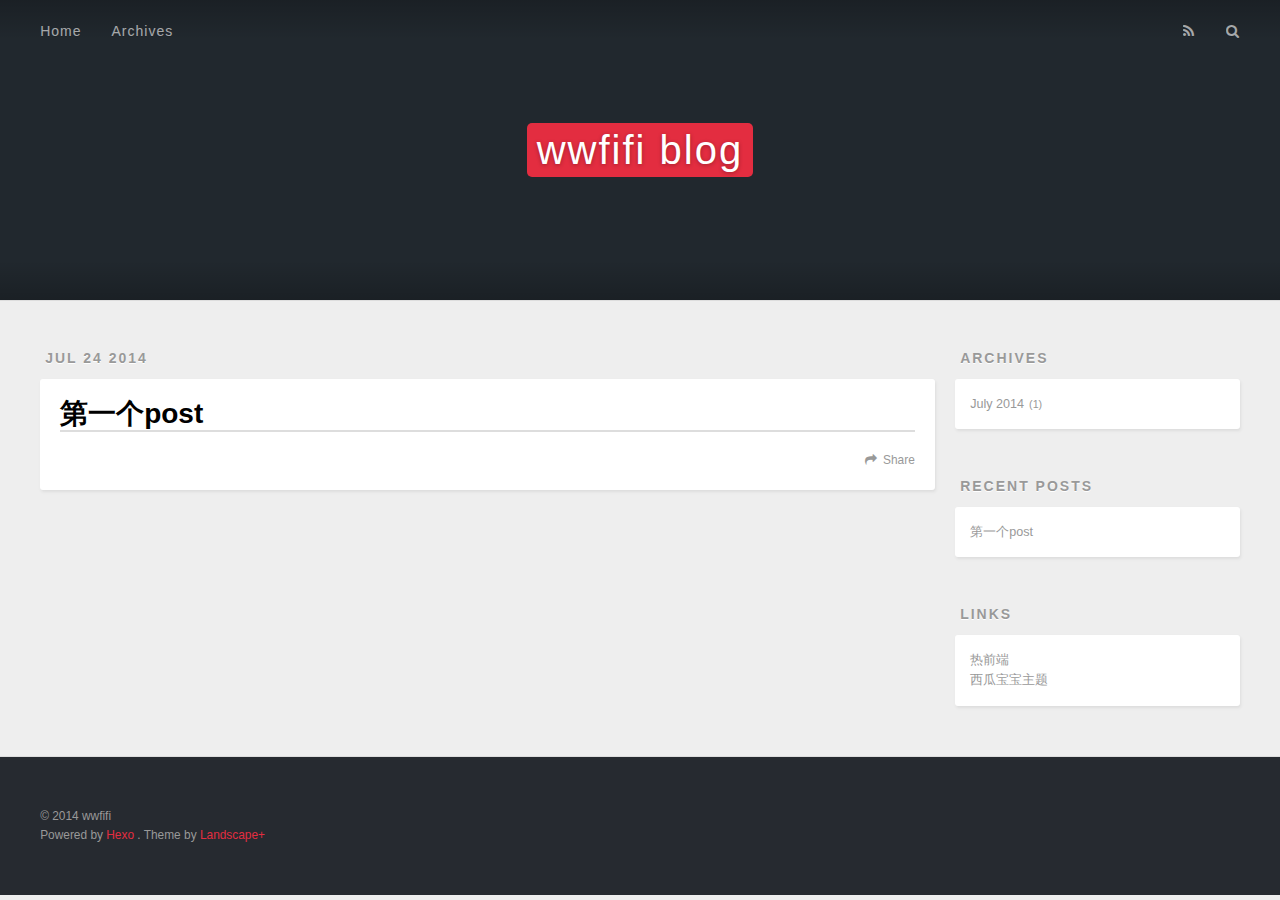
==== archives/index.html @ 433a9d67 "Site updated: 2014-07-23 15:46:07" ====
<!DOCTYPE html>
<html>
<head>
  <meta charset="utf-8">
  
  <title>Archives | wwfifi blog</title>
  <meta name="viewport" content="width=device-width, initial-scale=1, maximum-scale=1">
  <meta name="description">
<meta property="og:type" content="website">
<meta property="og:title" content="wwfifi blog">
<meta property="og:url" content="http://yoursite.com/archives/">
<meta property="og:site_name" content="wwfifi blog">
<meta property="og:description">
<meta name="twitter:card" content="summary">
<meta name="twitter:title" content="wwfifi blog">
<meta name="twitter:description">

  
    <link rel="alternative" href="/atom.xml" title="wwfifi blog" type="application/atom+xml">
  
  
    <link rel="icon" href="/favicon.png">
  
  <link rel="stylesheet" href="/css/style.css" type="text/css">

  <!--[if lt IE 9]><script src="//cdnjs.cloudflare.com/ajax/libs/html5shiv/3.7/html5shiv.min.js"></script><![endif]-->
  
</head>
<body>
  <div id="container">
    <div id="wrap">
      <header id="header">
  <div id="banner"></div>
  <div id="header-outer" class="outer">
    <div id="header-title" class="inner">
      <h1 id="logo-wrap">
        <a href="/" id="logo">wwfifi blog</a>
      </h1>
      
    </div>
    <div id="header-inner" class="inner">
      <nav id="main-nav">
        <a id="main-nav-toggle" class="nav-icon"></a>
        
          <a class="main-nav-link" href="/">Home</a>
        
          <a class="main-nav-link" href="/archives">Archives</a>
        
      </nav>
      <nav id="sub-nav">
        
          <a id="nav-rss-link" class="nav-icon" href="/atom.xml" title="RSS Feed"></a>
        
        <a id="nav-search-btn" class="nav-icon" title="Search"></a>
      </nav>
      <div id="search-form-wrap">
        <form action="http://www.baidu.com/baidu" method="get" accept-charset="utf-8" class="search-form">
          <input type="search" name="word" maxlength="20" class="search-form-input" placeholder="Search">
          <input type="submit" value="" class="search-form-submit">
          <input name=tn type=hidden value="bds">
          <input name=cl type=hidden value="3">
          <input name=ct type=hidden value="2097152">
          <input type="hidden" name="si" value="yoursite.com">
        </form>
      </div>
    </div>
  </div>
</header>
      <div class="outer">
        <section id="main">
  
    <article id="post-firstpost" class="article article-type-post" itemscope itemprop="blogPost">
  <div class="article-meta">
    <a href="/2014/07/24/firstpost/" class="article-date">
  <time datetime="2014-07-23T23:41:04.000Z" itemprop="datePublished">Jul 24 2014</time>
</a>
    
  </div>
  <div class="article-inner">
    
    
      <header class="article-header">
        
  
    <h1 itemprop="name">
      <a class="article-title" href="/2014/07/24/firstpost/">第一个post</a>
    </h1>
  

      </header>
    
    <div class="article-entry" itemprop="articleBody">
      
        
      
    </div>
    <footer class="article-footer">
      <a data-url="http://yoursite.com/2014/07/24/firstpost/" data-id="4ynx246kze7qie7z" class="article-share-link">Share</a>
      
      
    </footer>
  </div>
  
</article>


  
  
</section>
        
          <aside id="sidebar">
  
    
  
    
  
    
  
    
  <div class="widget-wrap">
    <h3 class="widget-title">Archives</h3>
    <div class="widget">
      <ul class="archive-list"><li class="archive-list-item"><a class="archive-list-link" href="/archives/2014/07">July 2014</a><span class="archive-list-count">1</span></li></ul>
    </div>
  </div>

  
    
  <div class="widget-wrap">
    <h3 class="widget-title">Recent Posts</h3>
    <div class="widget">
      <ul>
        
          <li>
            <a href="/2014/07/24/firstpost/">第一个post</a>
          </li>
        
      </ul>
    </div>
  </div>

  
    
  <div class="widget-wrap">
    <h3 class="widget-title">Links</h3>
    <div class="widget">
      <ul>
        
          <li>
            <a href="http://reqianduan.com" target="_blank">热前端</a>
          </li>
        
          <li>
            <a href="http://themes.xiguabaobao.com" target="_blank">西瓜宝宝主题</a>
          </li>
        
      </ul>
    </div>
  </div>

  
</aside>
        
      </div>
      <footer id="footer">
  
  <div class="outer">
    <div id="footer-info" class="inner">
      &copy; 2014 wwfifi<br>
      Powered by <a href="http://zespia.tw/hexo/" target="_blank">Hexo</a>
      .
      Theme by <a href="https://github.com/xiangming/landscape-plus" target="_blank">Landscape+</a>
    </div>
  </div>
</footer>
    </div>
    <nav id="mobile-nav">
  
    <a href="/" class="mobile-nav-link">Home</a>
  
    <a href="/archives" class="mobile-nav-link">Archives</a>
  
</nav>
    

<script src="//cdnjs.cloudflare.com/ajax/libs/jquery/2.1.1/jquery.min.js"></script>



<script src="/js/script.js" type="text/javascript"></script>

  </div>
</body>
</html>
---- css/style.css ----
body {
  zoom: 1;
  width: 100%;
}
body:before,
body:after {
  content: "";
  display: table;
}
body:after {
  clear: both;
}
html,
body,
div,
span,
applet,
object,
iframe,
h1,
h2,
h3,
h4,
h5,
h6,
p,
blockquote,
pre,
a,
abbr,
acronym,
address,
big,
cite,
code,
del,
dfn,
em,
img,
ins,
kbd,
q,
s,
samp,
small,
strike,
strong,
sub,
sup,
tt,
var,
dl,
dt,
dd,
ol,
ul,
li,
fieldset,
form,
label,
legend,
table,
caption,
tbody,
tfoot,
thead,
tr,
th,
td {
  margin: 0;
  padding: 0;
  border: 0;
  outline: 0;
  font-weight: inherit;
  font-style: inherit;
  font-family: inherit;
  font-size: 100%;
  vertical-align: baseline;
}
body {
  line-height: 1;
  color: #000;
  background: #fff;
}
ol,
ul {
  list-style: none;
}
table {
  border-collapse: separate;
  border-spacing: 0;
  vertical-align: middle;
}
caption,
th,
td {
  text-align: left;
  font-weight: normal;
  vertical-align: middle;
}
a img {
  border: none;
}
input,
button {
  margin: 0;
  padding: 0;
}
input::-moz-focus-inner,
button::-moz-focus-inner {
  border: 0;
  padding: 0;
}
@font-face {
  font-family: FontAwesome;
  font-style: normal;
  font-weight: normal;
  src: url("fonts/fontawesome-webfont.eot?v=#4.0.3");
  src: url("fonts/fontawesome-webfont.eot?#iefix&v=#4.0.3") format("embedded-opentype"), url("fonts/fontawesome-webfont.woff?v=#4.0.3") format("woff"), url("fonts/fontawesome-webfont.ttf?v=#4.0.3") format("truetype"), url("fonts/fontawesome-webfont.svg#fontawesomeregular?v=#4.0.3") format("svg");
}
html,
body,
#container {
  height: 100%;
}
body {
  background: #eee;
  font: 14px/1.6em "微软雅黑", "Microsoft Yahei", "Droid Sans", Helvetica Neue, Helvetica, Arial, sans-serif;
  -webkit-text-size-adjust: 100%;
}
.outer {
  zoom: 1;
  max-width: 1220px;
  margin: 0 auto;
  padding: 0 10px;
}
.outer:before,
.outer:after {
  content: "";
  display: table;
}
.outer:after {
  clear: both;
}
.inner {
  display: inline;
  float: left;
  width: 98.3333333333333%;
  margin: 0 0.8333333333333%;
}
.left,
.alignleft {
  float: left;
}
.right,
.alignright {
  float: right;
}
.clear {
  clear: both;
}
#container {
  position: relative;
}
.mobile-nav-on {
  overflow: hidden;
}
#wrap {
  height: 100%;
  width: 100%;
  position: absolute;
  top: 0;
  left: 0;
  -webkit-transition: 0.2s ease-out;
  -moz-transition: 0.2s ease-out;
  -o-transition: 0.2s ease-out;
  -ms-transition: 0.2s ease-out;
  transition: 0.2s ease-out;
  z-index: 1;
  background: #eee;
}
.mobile-nav-on #wrap {
  left: 280px;
}
@media screen and (min-width: 768px) {
  #main {
    display: inline;
    float: left;
    width: 73.3333333333333%;
    margin: 0 0.8333333333333%;
  }
}
.article-date,
.article-category-link,
.archive-year,
.widget-title {
  text-decoration: none;
  text-transform: uppercase;
  letter-spacing: 2px;
  color: #999;
  margin-bottom: 1em;
  margin-left: 5px;
  line-height: 1em;
  text-shadow: 0 1px #fff;
  font-weight: bold;
}
.article-inner,
.archive-article-inner {
  background: #fff;
  -webkit-box-shadow: 1px 2px 3px #ddd;
  box-shadow: 1px 2px 3px #ddd;
  -webkit-border-radius: 3px;
  border-radius: 3px;
}
.article-entry h1,
.widget h1,
.article-entry h2,
.widget h2,
.article-entry h3,
.widget h3,
.article-entry h4,
.widget h4,
.article-entry h5,
.widget h5,
.article-entry h6,
.widget h6 {
  font-weight: bold;
  color: #000;
  font-family: "Droid Serif", Georgia, Serif;
}
.article-entry h1 a,
.widget h1 a,
.article-entry h2 a,
.widget h2 a,
.article-entry h3 a,
.widget h3 a,
.article-entry h4 a,
.widget h4 a,
.article-entry h5 a,
.widget h5 a,
.article-entry h6 a,
.widget h6 a {
  color: #000;
  text-decoration: none;
}
.article-entry h1 a:hover,
.widget h1 a:hover,
.article-entry h2 a:hover,
.widget h2 a:hover,
.article-entry h3 a:hover,
.widget h3 a:hover,
.article-entry h4 a:hover,
.widget h4 a:hover,
.article-entry h5 a:hover,
.widget h5 a:hover,
.article-entry h6 a:hover,
.widget h6 a:hover {
  color: #e32d40;
}
.article-entry h2,
.widget h2,
.article-entry h3,
.widget h3,
.article-entry h4,
.widget h4,
.article-entry h5,
.widget h5,
.article-entry h6,
.widget h6 {
  font-weight: 600;
  margin-bottom: 10px;
}
.article-entry h1,
.widget h1 {
  font-size: 2em;
}
.article-entry h2,
.widget h2 {
  font-size: 1.5em;
}
.article-entry h3,
.widget h3 {
  font-size: 1.3em;
}
.article-entry h4,
.widget h4 {
  font-size: 1.2em;
}
.article-entry h5,
.widget h5 {
  font-size: 1em;
}
.article-entry h6,
.widget h6 {
  font-size: 1em;
  color: #999;
}
.article-entry hr,
.widget hr {
  border: 1px dashed #ddd;
}
.article-entry strong,
.widget strong {
  font-weight: bold;
}
.article-entry em,
.widget em,
.article-entry cite,
.widget cite {
  font-style: italic;
}
.article-entry sup,
.widget sup,
.article-entry sub,
.widget sub {
  font-size: 0.75em;
  line-height: 0;
  position: relative;
  vertical-align: baseline;
}
.article-entry sup,
.widget sup {
  top: -0.5em;
}
.article-entry sub,
.widget sub {
  bottom: -0.2em;
}
.article-entry small,
.widget small {
  font-size: 0.85em;
}
.article-entry acronym,
.widget acronym,
.article-entry abbr,
.widget abbr {
  border-bottom: 1px dotted;
}
.article-entry ul,
.widget ul,
.article-entry ol,
.widget ol,
.article-entry dl,
.widget dl {
  margin: 0 20px;
  line-height: 1.6em;
}
.article-entry ul ul,
.widget ul ul,
.article-entry ol ul,
.widget ol ul,
.article-entry ul ol,
.widget ul ol,
.article-entry ol ol,
.widget ol ol {
  margin-top: 0;
  margin-bottom: 0;
}
.article-entry ul,
.widget ul {
  list-style: disc;
}
.article-entry ol,
.widget ol {
  list-style: decimal;
}
.article-entry dt,
.widget dt {
  font-weight: bold;
}
#header {
  height: 300px;
  position: relative;
  border-bottom: 1px solid #ddd;
}
#header:before,
#header:after {
  content: "";
  position: absolute;
  left: 0;
  right: 0;
  height: 40px;
}
#header:before {
  top: 0;
  background: -webkit-linear-gradient(rgba(0,0,0,0.2), transparent);
  background: -moz-linear-gradient(rgba(0,0,0,0.2), transparent);
  background: -o-linear-gradient(rgba(0,0,0,0.2), transparent);
  background: -ms-linear-gradient(rgba(0,0,0,0.2), transparent);
  background: linear-gradient(rgba(0,0,0,0.2), transparent);
}
#header:after {
  bottom: 0;
  background: -webkit-linear-gradient(transparent, rgba(0,0,0,0.2));
  background: -moz-linear-gradient(transparent, rgba(0,0,0,0.2));
  background: -o-linear-gradient(transparent, rgba(0,0,0,0.2));
  background: -ms-linear-gradient(transparent, rgba(0,0,0,0.2));
  background: linear-gradient(transparent, rgba(0,0,0,0.2));
}
#header-outer {
  height: 100%;
  position: relative;
}
#header-inner {
  position: relative;
  overflow: hidden;
}
#banner {
  position: absolute;
  top: 0;
  left: 0;
  width: 100%;
  height: 100%;
  background: #21282e;
  -webkit-background-size: cover;
  -moz-background-size: cover;
  background-size: cover;
  z-index: -1;
}
#header-title {
  text-align: center;
  height: 40px;
  position: absolute;
  top: 50%;
  left: 0;
  margin-top: -20px;
}
#logo,
#subtitle {
  text-decoration: none;
  color: #fff;
  font-weight: 300;
  text-shadow: 0 1px 4px rgba(0,0,0,0.3);
}
#logo {
  font-size: 40px;
  line-height: 40px;
  letter-spacing: 2px;
  background: #e32d40;
  padding: 5px 10px;
  -webkit-border-radius: 5px;
  border-radius: 5px;
}
#subtitle {
  font-size: 16px;
  line-height: 16px;
  letter-spacing: 1px;
  color: #687e91;
}
#subtitle-wrap {
  margin-top: 16px;
}
#main-nav {
  float: left;
  margin-left: -15px;
}
.nav-icon,
.main-nav-link {
  float: left;
  color: #fff;
  opacity: 0.6;
  -ms-filter: "progid:DXImageTransform.Microsoft.Alpha(Opacity=60)";
  filter: alpha(opacity=60);
  text-decoration: none;
  text-shadow: 0 1px rgba(0,0,0,0.2);
  -webkit-transition: opacity 0.2s;
  -moz-transition: opacity 0.2s;
  -o-transition: opacity 0.2s;
  -ms-transition: opacity 0.2s;
  transition: opacity 0.2s;
  display: block;
  padding: 20px 15px;
}
.nav-icon:hover,
.main-nav-link:hover {
  opacity: 1;
  -ms-filter: none;
  filter: none;
}
.nav-icon {
  font-family: FontAwesome;
  text-align: center;
  font-size: 14px;
  width: 14px;
  height: 14px;
  padding: 20px 15px;
  position: relative;
  cursor: pointer;
}
.main-nav-link {
  font-weight: 300;
  letter-spacing: 1px;
}
@media screen and (max-width: 479px) {
  .main-nav-link {
    display: none;
  }
}
#main-nav-toggle {
  display: none;
}
#main-nav-toggle:before {
  content: "\f0c9";
}
@media screen and (max-width: 479px) {
  #main-nav-toggle {
    display: block;
  }
}
#sub-nav {
  float: right;
  margin-right: -15px;
}
#nav-rss-link:before {
  content: "\f09e";
}
#nav-search-btn:before {
  content: "\f002";
}
#search-form-wrap {
  position: absolute;
  top: 15px;
  width: 150px;
  height: 30px;
  right: -150px;
  opacity: 0;
  -ms-filter: "progid:DXImageTransform.Microsoft.Alpha(Opacity=0)";
  filter: alpha(opacity=0);
  -webkit-transition: 0.2s ease-out;
  -moz-transition: 0.2s ease-out;
  -o-transition: 0.2s ease-out;
  -ms-transition: 0.2s ease-out;
  transition: 0.2s ease-out;
}
#search-form-wrap.on {
  opacity: 1;
  -ms-filter: none;
  filter: none;
  right: 0;
}
@media screen and (max-width: 479px) {
  #search-form-wrap {
    width: 100%;
    right: -100%;
  }
}
.search-form {
  position: absolute;
  top: 0;
  left: 0;
  right: 0;
  background: #fff;
  padding: 5px 15px;
  -webkit-border-radius: 15px;
  border-radius: 15px;
  -webkit-box-shadow: 0 0 10px rgba(0,0,0,0.3);
  box-shadow: 0 0 10px rgba(0,0,0,0.3);
}
.search-form-input {
  border: none;
  background: none;
  color: #000;
  width: 100%;
  font: 13px "微软雅黑", "Microsoft Yahei", "Droid Sans", Helvetica Neue, Helvetica, Arial, sans-serif;
  outline: none;
}
.search-form-input::-webkit-search-results-decoration,
.search-form-input::-webkit-search-cancel-button {
  -webkit-appearance: none;
}
.search-form-submit {
  position: absolute;
  top: 50%;
  right: 10px;
  margin-top: -7px;
  font: 13px FontAwesome;
  border: none;
  background: none;
  color: #bbb;
  cursor: pointer;
}
.search-form-submit:hover,
.search-form-submit:focus {
  color: #777;
}
.article {
  margin: 50px 0;
}
.article-inner {
  overflow: hidden;
}
.article-meta {
  zoom: 1;
}
.article-meta:before,
.article-meta:after {
  content: "";
  display: table;
}
.article-meta:after {
  clear: both;
}
.article-date {
  float: left;
}
.article-category {
  float: left;
  line-height: 1em;
  color: #ccc;
  text-shadow: 0 1px #fff;
  margin-left: 8px;
}
.article-category:before {
  content: "\2022";
}
.article-category-link {
  margin: 0 12px 1em;
}
.article-header {
  padding: 20px 20px 0;
}
.article-title {
  text-decoration: none;
  font-size: 2em;
  font-weight: bold;
  color: #000;
  line-height: 1.1em;
  -webkit-transition: color 0.2s;
  -moz-transition: color 0.2s;
  -o-transition: color 0.2s;
  -ms-transition: color 0.2s;
  transition: color 0.2s;
}
a.article-title:hover {
  color: #e32d40;
}
.article-entry {
  zoom: 1;
  color: #000;
  padding: 0 20px;
}
.article-entry:before,
.article-entry:after {
  content: "";
  display: table;
}
.article-entry:after {
  clear: both;
}
.article-entry p,
.article-entry table {
  line-height: 1.6em;
  margin: 1.6em 0;
}
.article-entry h1,
.article-entry h2,
.article-entry h3,
.article-entry h4,
.article-entry h5,
.article-entry h6 {
  font-weight: bold;
}
.article-entry h1,
.article-entry h2,
.article-entry h3,
.article-entry h4,
.article-entry h5,
.article-entry h6 {
  line-height: 1.1em;
  margin: 1.1em 0;
}
.article-entry a {
  color: #e32d40;
  text-decoration: none;
}
.article-entry a:hover {
  text-decoration: underline;
}
.article-entry ul,
.article-entry ol,
.article-entry dl {
  margin-top: 1.6em;
  margin-bottom: 1.6em;
}
.article-entry img,
.article-entry video {
  max-width: 100%;
  height: auto;
  display: block;
  margin: auto;
}
.article-entry iframe {
  border: none;
}
.article-entry table {
  width: 100%;
  border-collapse: collapse;
  border-spacing: 0;
}
.article-entry th {
  font-weight: bold;
  border-bottom: 3px solid #ddd;
  padding-bottom: 0.5em;
}
.article-entry td {
  border-bottom: 1px solid #ddd;
  padding: 10px 0;
}
.article-entry blockquote {
  font-family: "Droid Serif", Georgia, Serif;
  font-size: 1.4em;
  margin: 1.6em 0;
  padding: 0 0.8em;
  border-left: 4px solid #ddd;
  color: #777;
}
.article-entry blockquote footer {
  font-size: 14px;
  margin: 1.6em 0;
  font-family: "微软雅黑", "Microsoft Yahei", "Droid Sans", Helvetica Neue, Helvetica, Arial, sans-serif;
}
.article-entry blockquote footer cite:before {
  content: "—";
  padding: 0 0.5em;
}
.article-entry .pullquote {
  text-align: left;
  width: 45%;
  margin: 0;
}
.article-entry .pullquote.left {
  margin-left: 0.5em;
  margin-right: 1em;
}
.article-entry .pullquote.right {
  margin-right: 0.5em;
  margin-left: 1em;
}
.article-entry .caption {
  color: #999;
  display: block;
  font-size: 0.9em;
  margin-top: 0.5em;
  position: relative;
  text-align: center;
}
.article-entry .video-container {
  position: relative;
  padding-top: 56.25%;
  height: 0;
  overflow: hidden;
}
.article-entry .video-container iframe,
.article-entry .video-container object,
.article-entry .video-container embed {
  position: absolute;
  top: 0;
  left: 0;
  width: 100%;
  height: 100%;
  margin-top: 0;
}
.article-more-link a {
  display: inline-block;
  line-height: 1em;
  padding: 6px 15px;
  -webkit-border-radius: 15px;
  border-radius: 15px;
  background: #eee;
  color: #999;
  text-shadow: 0 1px #fff;
  text-decoration: none;
}
.article-more-link a:hover {
  background: #e32d40;
  color: #fff;
  text-decoration: none;
  text-shadow: 0 1px #c01a2b;
}
.article-footer {
  zoom: 1;
  font-size: 0.85em;
  line-height: 1.6em;
  border-top: 2px solid #ddd;
  padding-top: 1.6em;
  margin: 0 20px 20px;
}
.article-footer:before,
.article-footer:after {
  content: "";
  display: table;
}
.article-footer:after {
  clear: both;
}
.article-footer a {
  color: #999;
  text-decoration: none;
}
.article-footer a:hover {
  color: #000;
}
.article-tag-list-item {
  float: left;
  margin-right: 10px;
}
.article-tag-list-link:before {
  content: "#";
}
.article-comment-link {
  float: right;
}
.article-comment-link:before {
  content: "\f075";
  font-family: FontAwesome;
  padding-right: 8px;
}
.article-share-link {
  cursor: pointer;
  float: right;
  margin-left: 20px;
}
.article-share-link:before {
  content: "\f064";
  font-family: FontAwesome;
  padding-right: 6px;
}
#article-nav {
  zoom: 1;
  position: relative;
}
#article-nav:before,
#article-nav:after {
  content: "";
  display: table;
}
#article-nav:after {
  clear: both;
}
@media screen and (min-width: 768px) {
  #article-nav {
    margin: 50px 0;
  }
  #article-nav:before {
    width: 8px;
    height: 8px;
    position: absolute;
    top: 50%;
    left: 50%;
    margin-top: -4px;
    margin-left: -4px;
    content: "";
    -webkit-border-radius: 50%;
    border-radius: 50%;
    background: #ddd;
    -webkit-box-shadow: 0 1px 2px #fff;
    box-shadow: 0 1px 2px #fff;
  }
}
.article-nav-link-wrap {
  text-decoration: none;
  text-shadow: 0 1px #fff;
  color: #999;
  -webkit-box-sizing: border-box;
  -moz-box-sizing: border-box;
  box-sizing: border-box;
  margin-top: 50px;
  text-align: center;
  display: block;
}
.article-nav-link-wrap:hover {
  color: #000;
}
@media screen and (min-width: 768px) {
  .article-nav-link-wrap {
    width: 50%;
    margin-top: 0;
  }
}
@media screen and (min-width: 768px) {
  #article-nav-newer {
    float: left;
    text-align: right;
    padding-right: 20px;
  }
}
@media screen and (min-width: 768px) {
  #article-nav-older {
    float: right;
    text-align: left;
    padding-left: 20px;
  }
}
.article-nav-caption {
  text-transform: uppercase;
  letter-spacing: 2px;
  color: #ddd;
  line-height: 1em;
  font-weight: bold;
}
#article-nav-newer .article-nav-caption {
  margin-right: -2px;
}
.article-nav-title {
  font-size: 0.85em;
  line-height: 1.6em;
  margin-top: 0.5em;
}
.article-share-box {
  position: absolute;
  display: none;
  background: #fff;
  -webkit-box-shadow: 1px 2px 10px rgba(0,0,0,0.2);
  box-shadow: 1px 2px 10px rgba(0,0,0,0.2);
  -webkit-border-radius: 3px;
  border-radius: 3px;
  margin-left: -145px;
  overflow: hidden;
  z-index: 1;
}
.article-share-box.on {
  display: block;
}
.article-share-input {
  width: 100%;
  background: none;
  -webkit-box-sizing: border-box;
  -moz-box-sizing: border-box;
  box-sizing: border-box;
  font: 14px "微软雅黑", "Microsoft Yahei", "Droid Sans", Helvetica Neue, Helvetica, Arial, sans-serif;
  padding: 0 15px;
  color: #000;
  outline: none;
  border: 1px solid #ddd;
  -webkit-border-radius: 3px 3px 0 0;
  border-radius: 3px 3px 0 0;
  height: 36px;
  line-height: 36px;
}
.article-share-links {
  zoom: 1;
  background: #eee;
}
.article-share-links:before,
.article-share-links:after {
  content: "";
  display: table;
}
.article-share-links:after {
  clear: both;
}
.article-share-twitter,
.article-share-facebook,
.article-share-pinterest,
.article-share-google {
  width: 50px;
  height: 36px;
  display: block;
  float: left;
  position: relative;
  color: #999;
  text-shadow: 0 1px #fff;
}
.article-share-twitter:before,
.article-share-facebook:before,
.article-share-pinterest:before,
.article-share-google:before {
  font-size: 20px;
  font-family: FontAwesome;
  width: 20px;
  height: 20px;
  position: absolute;
  top: 50%;
  left: 50%;
  margin-top: -10px;
  margin-left: -10px;
  text-align: center;
}
.article-share-twitter:hover,
.article-share-facebook:hover,
.article-share-pinterest:hover,
.article-share-google:hover {
  color: #fff;
}
.article-share-twitter:before {
  content: "\f099";
}
.article-share-twitter:hover {
  background: #00aced;
  text-shadow: 0 1px #008abe;
}
.article-share-facebook:before {
  content: "\f09a";
}
.article-share-facebook:hover {
  background: #3b5998;
  text-shadow: 0 1px #2f477a;
}
.article-share-pinterest:before {
  content: "\f0d2";
}
.article-share-pinterest:hover {
  background: #cb2027;
  text-shadow: 0 1px #a21a1f;
}
.article-share-google:before {
  content: "\f0d5";
}
.article-share-google:hover {
  background: #dd4b39;
  text-shadow: 0 1px #be3221;
}
.article-gallery {
  background: #000;
  position: relative;
}
.article-gallery-photos {
  position: relative;
  overflow: hidden;
}
.article-gallery-img {
  display: none;
  max-width: 100%;
}
.article-gallery-img:first-child {
  display: block;
}
.article-gallery-img.loaded {
  position: absolute;
  display: block;
}
.article-gallery-img img {
  display: block;
  max-width: 100%;
  margin: 0 auto;
}
#comments {
  background: #fff;
  -webkit-box-shadow: 1px 2px 3px #ddd;
  box-shadow: 1px 2px 3px #ddd;
  padding: 20px;
  border: 1px solid #ddd;
  -webkit-border-radius: 3px;
  border-radius: 3px;
  margin: 50px 0;
}
#comments a {
  color: #e32d40;
}
.archives-wrap {
  margin: 50px 0;
}
.archives {
  zoom: 1;
}
.archives:before,
.archives:after {
  content: "";
  display: table;
}
.archives:after {
  clear: both;
}
.archive-year-wrap {
  margin-bottom: 1em;
  line-height: 1em;
}
.archives {
  -webkit-column-gap: 10px;
  -moz-column-gap: 10px;
  column-gap: 10px;
}
@media screen and (min-width: 480px) and (max-width: 767px) {
  .archives {
    -webkit-column-count: 2;
    -moz-column-count: 2;
    column-count: 2;
  }
}
@media screen and (min-width: 768px) {
  .archives {
    -webkit-column-count: 3;
    -moz-column-count: 3;
    column-count: 3;
  }
}
.archive-article {
  -webkit-column-break-inside: avoid;
  page-break-inside: avoid;
  overflow: hidden;
  break-inside: avoid-column;
}
.archive-article-inner {
  padding: 10px;
  margin-bottom: 15px;
}
.archive-article-title {
  text-decoration: none;
  font-weight: bold;
  color: #000;
  -webkit-transition: color 0.2s;
  -moz-transition: color 0.2s;
  -o-transition: color 0.2s;
  -ms-transition: color 0.2s;
  transition: color 0.2s;
  line-height: 1.6em;
}
.archive-article-title:hover {
  color: #e32d40;
}
.archive-article-footer {
  margin-top: 1em;
}
.archive-article-date {
  color: #999;
  text-decoration: none;
  font-size: 0.85em;
  line-height: 1em;
  margin-bottom: 0.5em;
  display: block;
}
#page-nav {
  zoom: 1;
  margin: 50px auto;
  background: #fff;
  -webkit-box-shadow: 1px 2px 3px #ddd;
  box-shadow: 1px 2px 3px #ddd;
  border: 1px solid #ddd;
  -webkit-border-radius: 3px;
  border-radius: 3px;
  text-align: center;
  color: #999;
  overflow: hidden;
}
#page-nav:before,
#page-nav:after {
  content: "";
  display: table;
}
#page-nav:after {
  clear: both;
}
#page-nav a,
#page-nav span {
  padding: 10px 20px;
}
#page-nav a {
  color: #999;
  text-decoration: none;
}
#page-nav a:hover {
  background: #999;
  color: #fff;
}
#page-nav .prev {
  float: left;
}
#page-nav .next {
  float: right;
}
#page-nav .page-number {
  display: inline-block;
}
@media screen and (max-width: 479px) {
  #page-nav .page-number {
    display: none;
  }
}
#page-nav .current {
  color: #000;
  font-weight: bold;
}
#page-nav .space {
  color: #ddd;
}
#footer {
  background: #262a30;
  padding: 50px 0;
  border-top: 1px solid #ddd;
  color: #999;
}
#footer a {
  color: #e32d40;
  text-decoration: none;
}
#footer a:hover {
  text-decoration: underline;
}
#footer-info {
  line-height: 1.6em;
  font-size: 0.85em;
}
.article-entry pre,
.article-entry .highlight {
  background: #272822;
  margin: 0 -20px;
  padding: 15px 20px;
  border-style: solid;
  border-color: #ddd;
  border-width: 1px 0;
  overflow: auto;
  color: #f8f8f2;
  line-height: 22.400000000000002px;
}
.article-entry .highlight .gutter pre,
.article-entry .gist .gist-file .gist-data .line-numbers {
  color: #666;
  font-size: 0.85em;
}
.article-entry pre,
.article-entry code {
  font-family: "Source Code Pro", Consolas, Monaco, Menlo, Consolas, monospace;
}
.article-entry code {
  background: #eee;
  text-shadow: 0 1px #fff;
  padding: 0 0.3em;
}
.article-entry pre code {
  background: none;
  text-shadow: none;
  padding: 0;
}
.article-entry .highlight pre {
  border: none;
  margin: 0;
  padding: 0;
}
.article-entry .highlight table {
  margin: 0;
  width: auto;
}
.article-entry .highlight td {
  border: none;
  padding: 0;
}
.article-entry .highlight figcaption {
  zoom: 1;
  font-size: 0.85em;
  color: #75715e;
  line-height: 1em;
  margin-bottom: 1em;
}
.article-entry .highlight figcaption:before,
.article-entry .highlight figcaption:after {
  content: "";
  display: table;
}
.article-entry .highlight figcaption:after {
  clear: both;
}
.article-entry .highlight figcaption a {
  float: right;
}
.article-entry .highlight .gutter pre {
  text-align: right;
  padding-right: 20px;
}
.article-entry .gist {
  margin: 0 -20px;
  border-style: solid;
  border-color: #ddd;
  border-width: 1px 0;
  background: #272822;
  padding: 15px 20px 15px 0;
}
.article-entry .gist .gist-file {
  border: none;
  font-family: "Source Code Pro", Consolas, Monaco, Menlo, Consolas, monospace;
  margin: 0;
}
.article-entry .gist .gist-file .gist-data {
  background: none;
  border: none;
}
.article-entry .gist .gist-file .gist-data .line-numbers {
  background: none;
  border: none;
  padding: 0 20px 0 0;
}
.article-entry .gist .gist-file .gist-data .line-data {
  padding: 0 !important;
}
.article-entry .gist .gist-file .highlight {
  margin: 0;
  padding: 0;
  border: none;
}
.article-entry .gist .gist-file .gist-meta {
  background: #272822;
  color: #75715e;
  font: 0.85em "微软雅黑", "Microsoft Yahei", "Droid Sans", Helvetica Neue, Helvetica, Arial, sans-serif;
  text-shadow: 0 0;
  padding: 0;
  margin-top: 1em;
  margin-left: 20px;
}
.article-entry .gist .gist-file .gist-meta a {
  color: #e32d40;
  font-weight: normal;
}
.article-entry .gist .gist-file .gist-meta a:hover {
  text-decoration: underline;
}
pre .comment,
pre .preprocessor {
  color: #75715e;
}
pre .tag {
  color: #f8f8f2;
}
pre .title,
pre .variable,
pre .regexp,
pre .ruby .constant,
pre .xml .tag .title,
pre .xml .pi,
pre .xml .doctype,
pre .html .doctype,
pre .css .id,
pre .css .class,
pre .css .pseudo {
  color: #f92672;
}
pre .number,
pre .built_in,
pre .literal,
pre .constant {
  color: #ae81ff;
}
pre .params {
  color: #fd971f;
}
pre .class,
pre .ruby .class .title,
pre .css .rules .attribute,
pre .attribute {
  color: #a6e22e;
}
pre .string,
pre .value,
pre .inheritance,
pre .header,
pre .ruby .symbol,
pre .xml .cdata {
  color: #e6db74;
}
pre .css .hexcolor {
  color: #a1efe4;
}
pre .function,
pre .python .decorator,
pre .python .title,
pre .ruby .function .title,
pre .ruby .title .keyword,
pre .perl .sub,
pre .javascript .title,
pre .coffeescript .title {
  color: #66d9ef;
}
pre .keyword,
pre .javascript .function {
  color: #66d9ef;
}
@media screen and (max-width: 479px) {
  #mobile-nav {
    position: absolute;
    top: 0;
    left: 0;
    width: 280px;
    height: 100%;
    background: #191919;
    border-right: 1px solid #fff;
  }
}
@media screen and (max-width: 479px) {
  .mobile-nav-link {
    display: block;
    color: #999;
    text-decoration: none;
    padding: 15px 20px;
    font-weight: bold;
  }
  .mobile-nav-link:hover {
    color: #fff;
  }
}
@media screen and (min-width: 768px) {
  #sidebar {
    display: inline;
    float: left;
    width: 23.3333333333333%;
    margin: 0 0.8333333333333%;
  }
}
.widget-wrap {
  margin: 50px 0;
}
.widget {
  color: #777;
  text-shadow: 0 1px #fff;
  background: #fff;
  -webkit-box-shadow: 1px 2px 3px #ddd;
  box-shadow: 1px 2px 3px #ddd;
  padding: 15px;
  -webkit-border-radius: 3px;
  border-radius: 3px;
}
.widget a {
  color: #999;
  text-decoration: none;
}
.widget a:hover {
  text-decoration: underline;
  color: #e32d40;
}
.widget ul ul,
.widget ol ul,
.widget dl ul,
.widget ul ol,
.widget ol ol,
.widget dl ol,
.widget ul dl,
.widget ol dl,
.widget dl dl {
  margin-left: 15px;
  list-style: disc;
}
.widget {
  line-height: 1.6em;
  word-wrap: break-word;
  font-size: 0.9em;
}
.widget ul,
.widget ol {
  list-style: none;
  margin: 0;
}
.widget ul ul,
.widget ol ul,
.widget ul ol,
.widget ol ol {
  margin: 0 20px;
}
.widget ul ul,
.widget ol ul {
  list-style: disc;
}
.widget ul ol,
.widget ol ol {
  list-style: decimal;
}
.category-list-count,
.tag-list-count,
.archive-list-count {
  padding-left: 5px;
  color: #999;
  font-size: 0.85em;
}
.category-list-count:before,
.tag-list-count:before,
.archive-list-count:before {
  content: "(";
}
.category-list-count:after,
.tag-list-count:after,
.archive-list-count:after {
  content: ")";
}
.tagcloud a {
  margin-right: 5px;
}
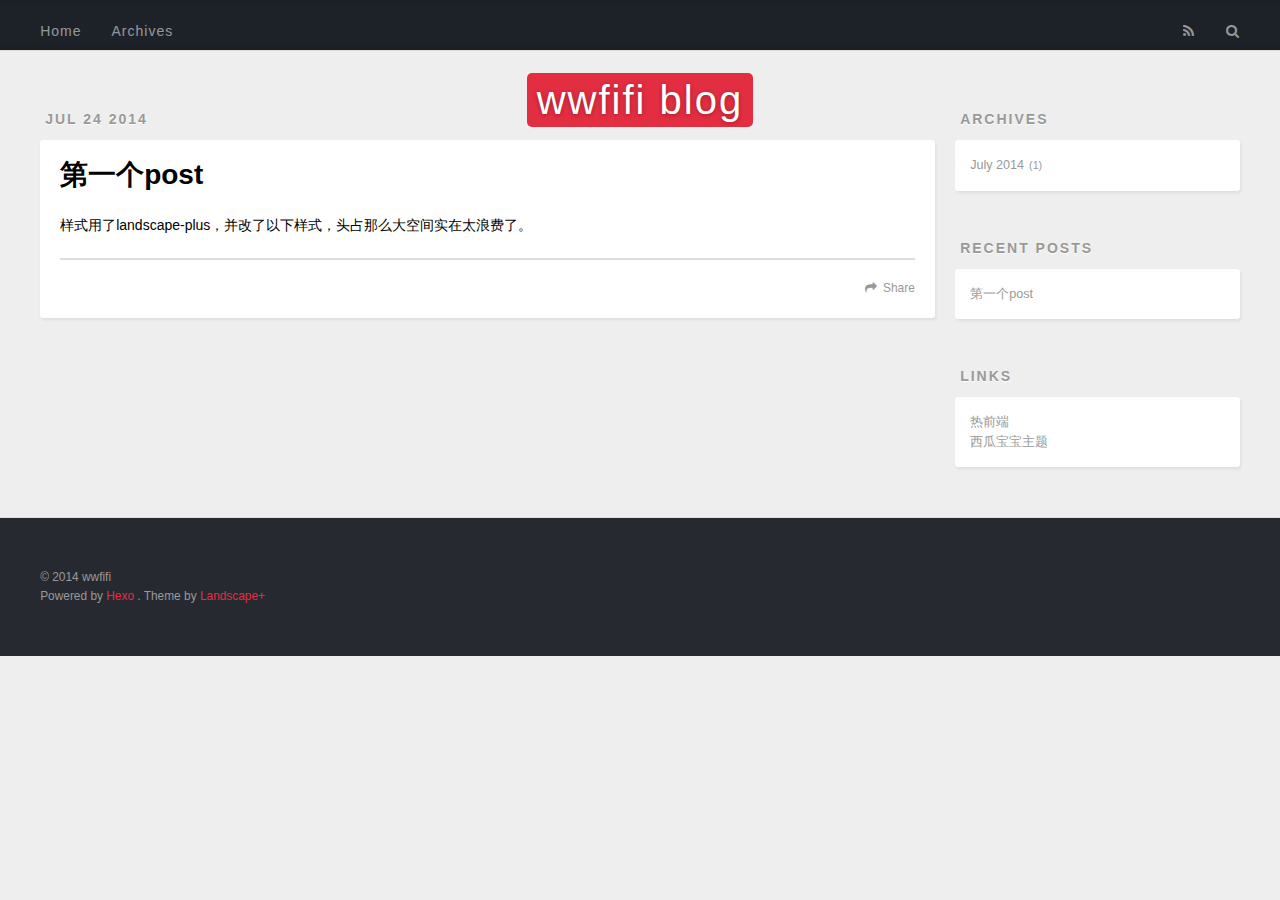
==== commit 4786ad47: "Site updated: 2014-07-23 16:10:43" ====
--- a/archives/index.html
+++ b/archives/index.html
@@ -91,7 +91,8 @@
     
     <div class="article-entry" itemprop="articleBody">
       
-        
+        <p>样式用了landscape-plus，并改了以下样式，头占那么大空间实在太浪费了。</p>
+
       
     </div>
     <footer class="article-footer">
--- a/css/style.css
+++ b/css/style.css
@@ -369,7 +369,7 @@
   font-weight: bold;
 }
 #header {
-  height: 300px;
+  height: 50px;
   position: relative;
   border-bottom: 1px solid #ddd;
 }
@@ -421,7 +421,7 @@
   text-align: center;
   height: 40px;
   position: absolute;
-  top: 50%;
+  top: 100px;
   left: 0;
   margin-top: -20px;
 }
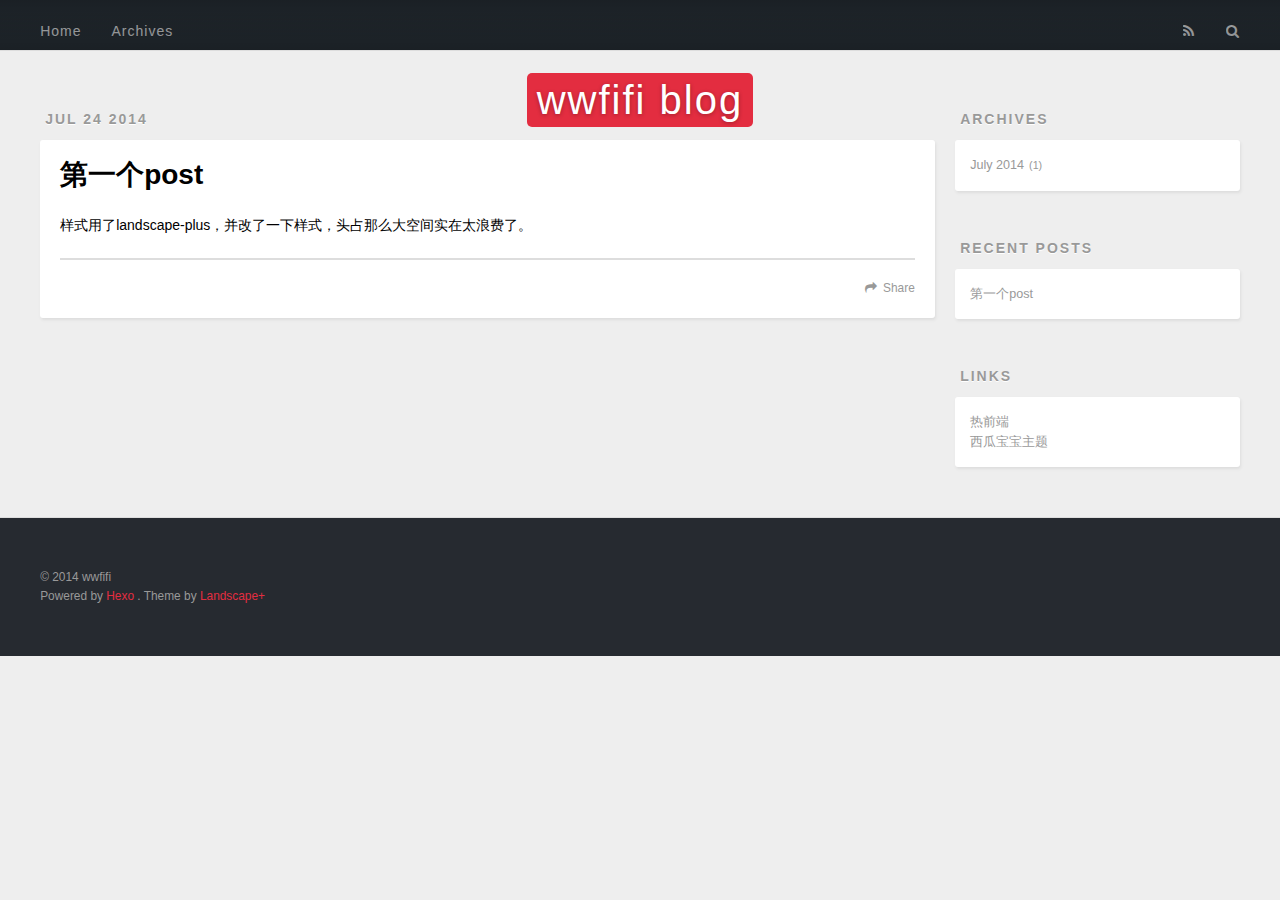
==== commit c4b83df8: "Site updated: 2014-07-23 16:11:33" ====
--- a/archives/index.html
+++ b/archives/index.html
@@ -91,7 +91,7 @@
     
     <div class="article-entry" itemprop="articleBody">
       
-        <p>样式用了landscape-plus，并改了以下样式，头占那么大空间实在太浪费了。</p>
+        <p>样式用了landscape-plus，并改了一下样式，头占那么大空间实在太浪费了。</p>
 
       
     </div>
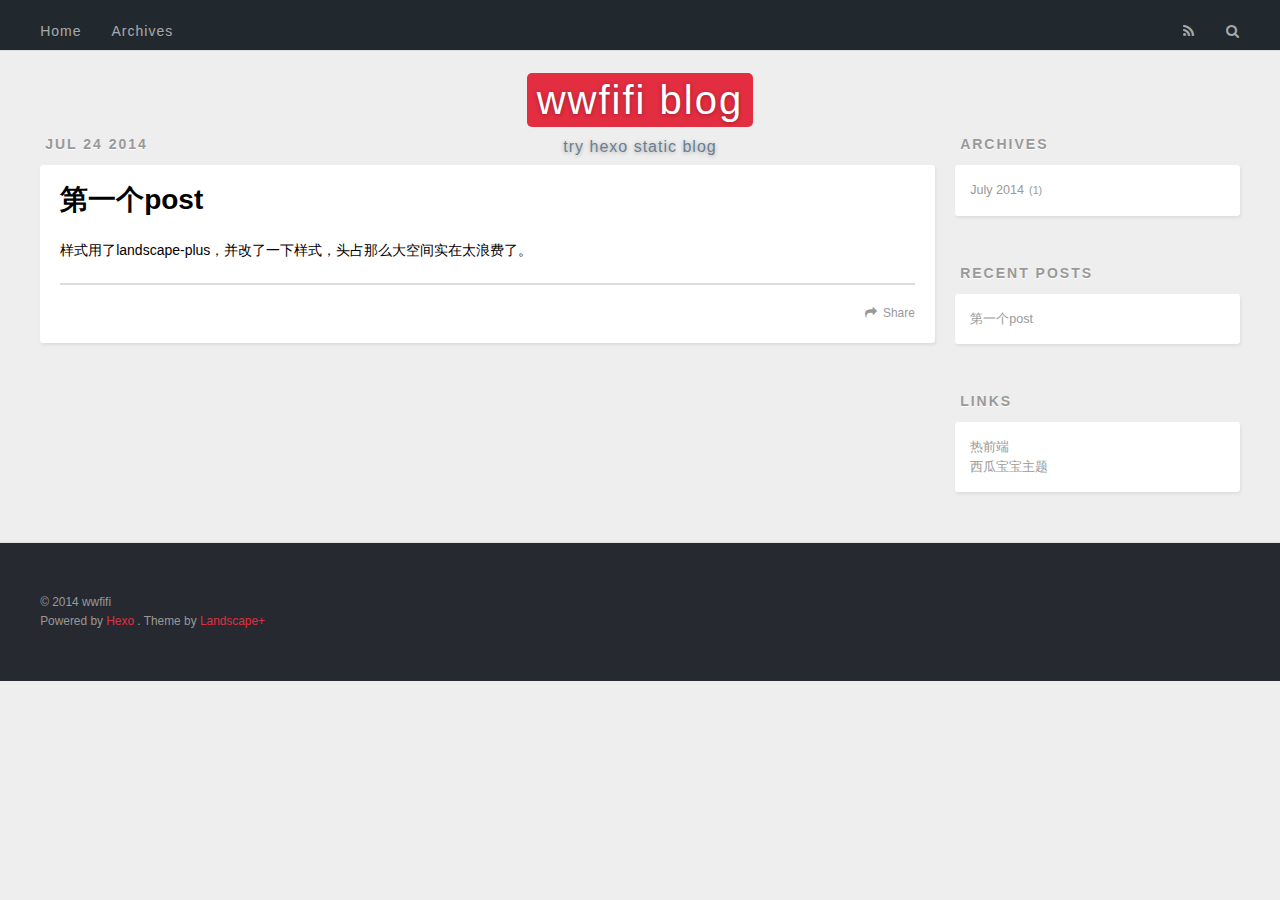
==== commit cd107ddf: "Site updated: 2014-07-23 17:22:46" ====
--- a/archives/index.html
+++ b/archives/index.html
@@ -36,6 +36,10 @@
       <h1 id="logo-wrap">
         <a href="/" id="logo">wwfifi blog</a>
       </h1>
+      
+        <h2 id="subtitle-wrap">
+          <a href="/" id="subtitle">try hexo static blog</a>
+        </h2>
       
     </div>
     <div id="header-inner" class="inner">
--- a/css/style.css
+++ b/css/style.css
@@ -188,6 +188,7 @@
     float: left;
     width: 73.3333333333333%;
     margin: 0 0.8333333333333%;
+    padding: 25px 0 0 0;
   }
 }
 .article-date,
@@ -379,7 +380,7 @@
   position: absolute;
   left: 0;
   right: 0;
-  height: 40px;
+  height: 0px;
 }
 #header:before {
   top: 0;
@@ -1391,6 +1392,7 @@
     float: left;
     width: 23.3333333333333%;
     margin: 0 0.8333333333333%;
+    padding: 25px 0 0 0;
   }
 }
 .widget-wrap {
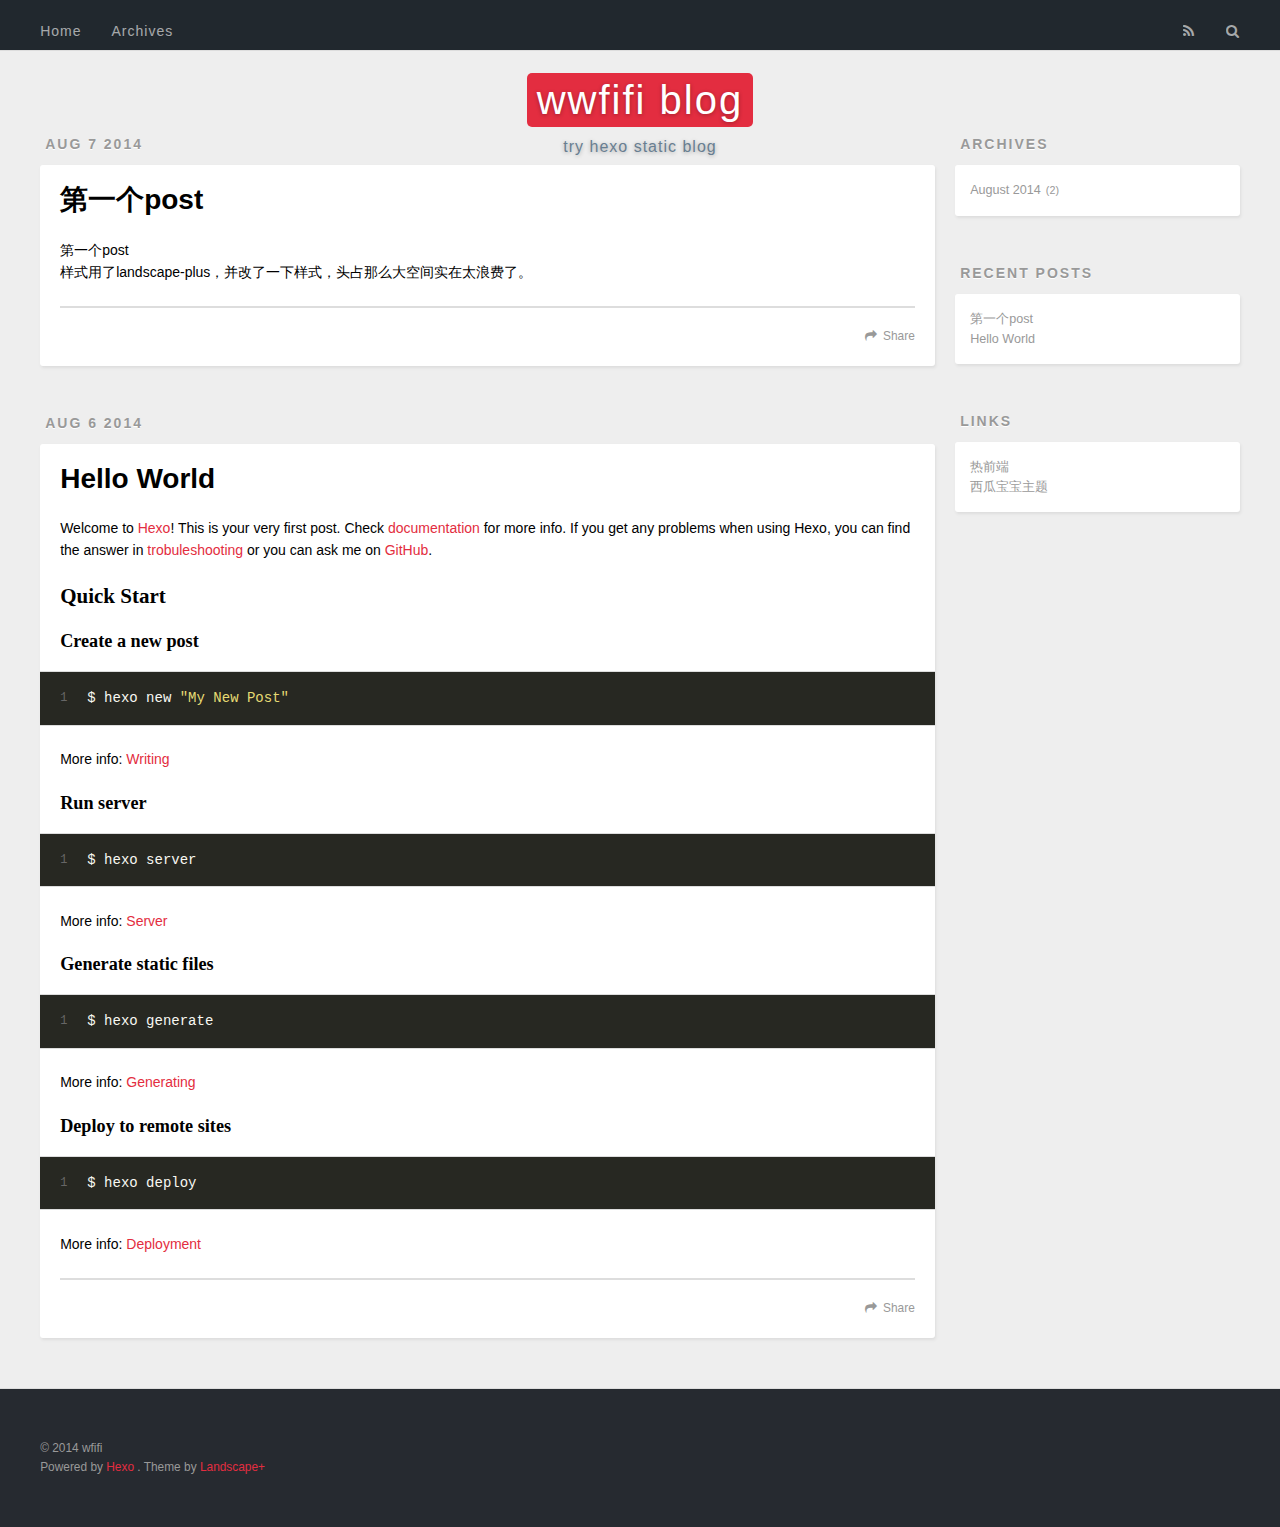
==== commit 6fbd21ca: "Site updated: 2014-08-07 10:01:58" ====
--- a/archives/index.html
+++ b/archives/index.html
@@ -75,8 +75,8 @@
   
     <article id="post-firstpost" class="article article-type-post" itemscope itemprop="blogPost">
   <div class="article-meta">
-    <a href="/2014/07/24/firstpost/" class="article-date">
-  <time datetime="2014-07-23T23:41:04.000Z" itemprop="datePublished">Jul 24 2014</time>
+    <a href="/2014/08/07/firstpost/" class="article-date">
+  <time datetime="2014-08-07T01:50:42.000Z" itemprop="datePublished">Aug 7 2014</time>
 </a>
     
   </div>
@@ -87,7 +87,7 @@
         
   
     <h1 itemprop="name">
-      <a class="article-title" href="/2014/07/24/firstpost/">第一个post</a>
+      <a class="article-title" href="/2014/08/07/firstpost/">第一个post</a>
     </h1>
   
 
@@ -95,12 +95,66 @@
     
     <div class="article-entry" itemprop="articleBody">
       
-        <p>样式用了landscape-plus，并改了一下样式，头占那么大空间实在太浪费了。</p>
+        <p>第一个post<br>样式用了landscape-plus，并改了一下样式，头占那么大空间实在太浪费了。</p>
 
       
     </div>
     <footer class="article-footer">
-      <a data-url="http://yoursite.com/2014/07/24/firstpost/" data-id="4ynx246kze7qie7z" class="article-share-link">Share</a>
+      <a data-url="http://yoursite.com/2014/08/07/firstpost/" data-id="sdj48v169taexbnm" class="article-share-link">Share</a>
+      
+      
+    </footer>
+  </div>
+  
+</article>
+
+
+  
+    <article id="post-hello-world" class="article article-type-post" itemscope itemprop="blogPost">
+  <div class="article-meta">
+    <a href="/2014/08/06/hello-world/" class="article-date">
+  <time datetime="2014-08-06T09:49:52.000Z" itemprop="datePublished">Aug 6 2014</time>
+</a>
+    
+  </div>
+  <div class="article-inner">
+    
+    
+      <header class="article-header">
+        
+  
+    <h1 itemprop="name">
+      <a class="article-title" href="/2014/08/06/hello-world/">Hello World</a>
+    </h1>
+  
+
+      </header>
+    
+    <div class="article-entry" itemprop="articleBody">
+      
+        <p>Welcome to <a href="http://hexo.io/" target="_blank" rel="external">Hexo</a>! This is your very first post. Check <a href="http://hexo.io/docs/" target="_blank" rel="external">documentation</a> for more info. If you get any problems when using Hexo, you can find the answer in <a href="http://hexo.io/docs/troubleshooting.html" target="_blank" rel="external">trobuleshooting</a> or you can ask me on <a href="https://github.com/hexojs/hexo/issues" target="_blank" rel="external">GitHub</a>.</p>
+<h2 id="Quick_Start">Quick Start</h2>
+<h3 id="Create_a_new_post">Create a new post</h3>
+<figure class="highlight bash"><table><tr><td class="gutter"><pre><div class="line">1</div></pre></td><td class="code"><pre><div class="line">$ hexo new <span class="string">"My New Post"</span></div></pre></td></tr></table></figure>
+
+<p>More info: <a href="http://hexo.io/docs/writing.html" target="_blank" rel="external">Writing</a></p>
+<h3 id="Run_server">Run server</h3>
+<figure class="highlight bash"><table><tr><td class="gutter"><pre><div class="line">1</div></pre></td><td class="code"><pre><div class="line">$ hexo server</div></pre></td></tr></table></figure>
+
+<p>More info: <a href="http://hexo.io/docs/server.html" target="_blank" rel="external">Server</a></p>
+<h3 id="Generate_static_files">Generate static files</h3>
+<figure class="highlight bash"><table><tr><td class="gutter"><pre><div class="line">1</div></pre></td><td class="code"><pre><div class="line">$ hexo generate</div></pre></td></tr></table></figure>
+
+<p>More info: <a href="http://hexo.io/docs/generating.html" target="_blank" rel="external">Generating</a></p>
+<h3 id="Deploy_to_remote_sites">Deploy to remote sites</h3>
+<figure class="highlight bash"><table><tr><td class="gutter"><pre><div class="line">1</div></pre></td><td class="code"><pre><div class="line">$ hexo deploy</div></pre></td></tr></table></figure>
+
+<p>More info: <a href="http://hexo.io/docs/deployment.html" target="_blank" rel="external">Deployment</a></p>
+
+      
+    </div>
+    <footer class="article-footer">
+      <a data-url="http://yoursite.com/2014/08/06/hello-world/" data-id="xp7vnax9f95iq7os" class="article-share-link">Share</a>
       
       
     </footer>
@@ -125,7 +179,7 @@
   <div class="widget-wrap">
     <h3 class="widget-title">Archives</h3>
     <div class="widget">
-      <ul class="archive-list"><li class="archive-list-item"><a class="archive-list-link" href="/archives/2014/07">July 2014</a><span class="archive-list-count">1</span></li></ul>
+      <ul class="archive-list"><li class="archive-list-item"><a class="archive-list-link" href="/archives/2014/08">August 2014</a><span class="archive-list-count">2</span></li></ul>
     </div>
   </div>
 
@@ -137,7 +191,11 @@
       <ul>
         
           <li>
-            <a href="/2014/07/24/firstpost/">第一个post</a>
+            <a href="/2014/08/07/firstpost/">第一个post</a>
+          </li>
+        
+          <li>
+            <a href="/2014/08/06/hello-world/">Hello World</a>
           </li>
         
       </ul>
@@ -171,7 +229,7 @@
   
   <div class="outer">
     <div id="footer-info" class="inner">
-      &copy; 2014 wwfifi<br>
+      &copy; 2014 wfifi<br>
       Powered by <a href="http://zespia.tw/hexo/" target="_blank">Hexo</a>
       .
       Theme by <a href="https://github.com/xiangming/landscape-plus" target="_blank">Landscape+</a>
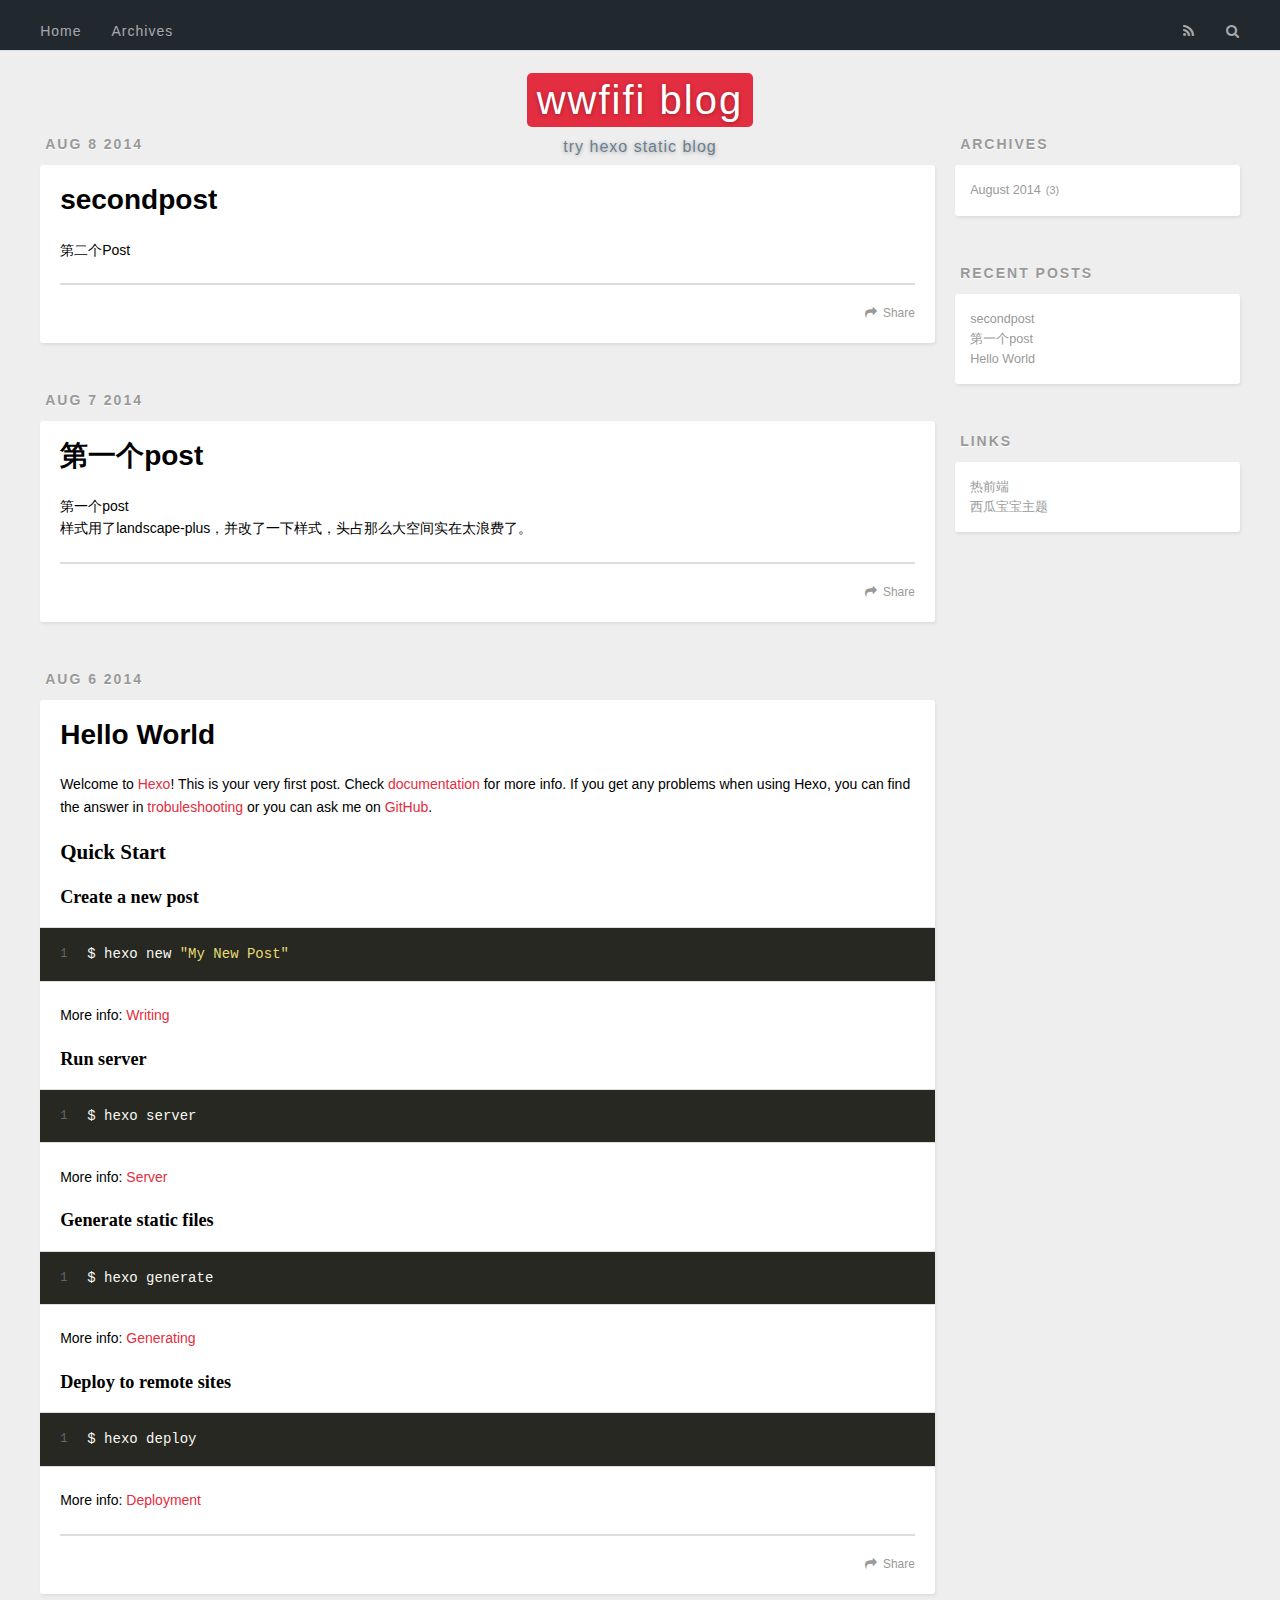
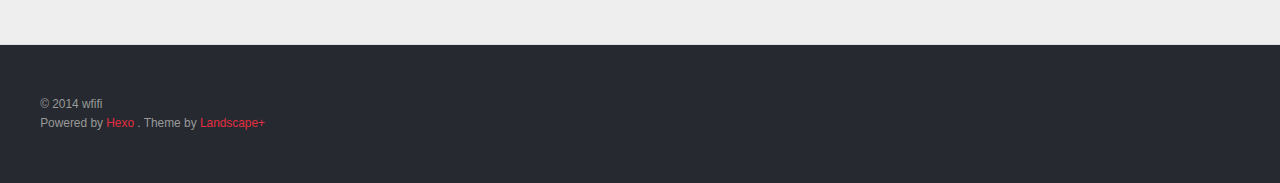
==== commit 0287b173: "Site updated: 2014-08-07 13:35:34" ====
--- a/archives/index.html
+++ b/archives/index.html
@@ -8,7 +8,7 @@
   <meta name="description">
 <meta property="og:type" content="website">
 <meta property="og:title" content="wwfifi blog">
-<meta property="og:url" content="http://yoursite.com/archives/">
+<meta property="og:url" content="http://wwfifi.coding.io/archives/">
 <meta property="og:site_name" content="wwfifi blog">
 <meta property="og:description">
 <meta name="twitter:card" content="summary">
@@ -64,7 +64,7 @@
           <input name=tn type=hidden value="bds">
           <input name=cl type=hidden value="3">
           <input name=ct type=hidden value="2097152">
-          <input type="hidden" name="si" value="yoursite.com">
+          <input type="hidden" name="si" value="wwfifi.coding.io">
         </form>
       </div>
     </div>
@@ -72,6 +72,43 @@
 </header>
       <div class="outer">
         <section id="main">
+  
+    <article id="post-secondpost" class="article article-type-post" itemscope itemprop="blogPost">
+  <div class="article-meta">
+    <a href="/2014/08/08/secondpost/" class="article-date">
+  <time datetime="2014-08-07T21:00:59.000Z" itemprop="datePublished">Aug 8 2014</time>
+</a>
+    
+  </div>
+  <div class="article-inner">
+    
+    
+      <header class="article-header">
+        
+  
+    <h1 itemprop="name">
+      <a class="article-title" href="/2014/08/08/secondpost/">secondpost</a>
+    </h1>
+  
+
+      </header>
+    
+    <div class="article-entry" itemprop="articleBody">
+      
+        <p>第二个Post</p>
+
+      
+    </div>
+    <footer class="article-footer">
+      <a data-url="http://wwfifi.coding.io/2014/08/08/secondpost/" data-id="pi3urredztdsan85" class="article-share-link">Share</a>
+      
+      
+    </footer>
+  </div>
+  
+</article>
+
+
   
     <article id="post-firstpost" class="article article-type-post" itemscope itemprop="blogPost">
   <div class="article-meta">
@@ -100,7 +137,7 @@
       
     </div>
     <footer class="article-footer">
-      <a data-url="http://yoursite.com/2014/08/07/firstpost/" data-id="sdj48v169taexbnm" class="article-share-link">Share</a>
+      <a data-url="http://wwfifi.coding.io/2014/08/07/firstpost/" data-id="46ukob5ds7pp75xa" class="article-share-link">Share</a>
       
       
     </footer>
@@ -154,7 +191,7 @@
       
     </div>
     <footer class="article-footer">
-      <a data-url="http://yoursite.com/2014/08/06/hello-world/" data-id="xp7vnax9f95iq7os" class="article-share-link">Share</a>
+      <a data-url="http://wwfifi.coding.io/2014/08/06/hello-world/" data-id="ftvo5tj9j6zwo67u" class="article-share-link">Share</a>
       
       
     </footer>
@@ -179,7 +216,7 @@
   <div class="widget-wrap">
     <h3 class="widget-title">Archives</h3>
     <div class="widget">
-      <ul class="archive-list"><li class="archive-list-item"><a class="archive-list-link" href="/archives/2014/08">August 2014</a><span class="archive-list-count">2</span></li></ul>
+      <ul class="archive-list"><li class="archive-list-item"><a class="archive-list-link" href="/archives/2014/08">August 2014</a><span class="archive-list-count">3</span></li></ul>
     </div>
   </div>
 
@@ -189,6 +226,10 @@
     <h3 class="widget-title">Recent Posts</h3>
     <div class="widget">
       <ul>
+        
+          <li>
+            <a href="/2014/08/08/secondpost/">secondpost</a>
+          </li>
         
           <li>
             <a href="/2014/08/07/firstpost/">第一个post</a>
